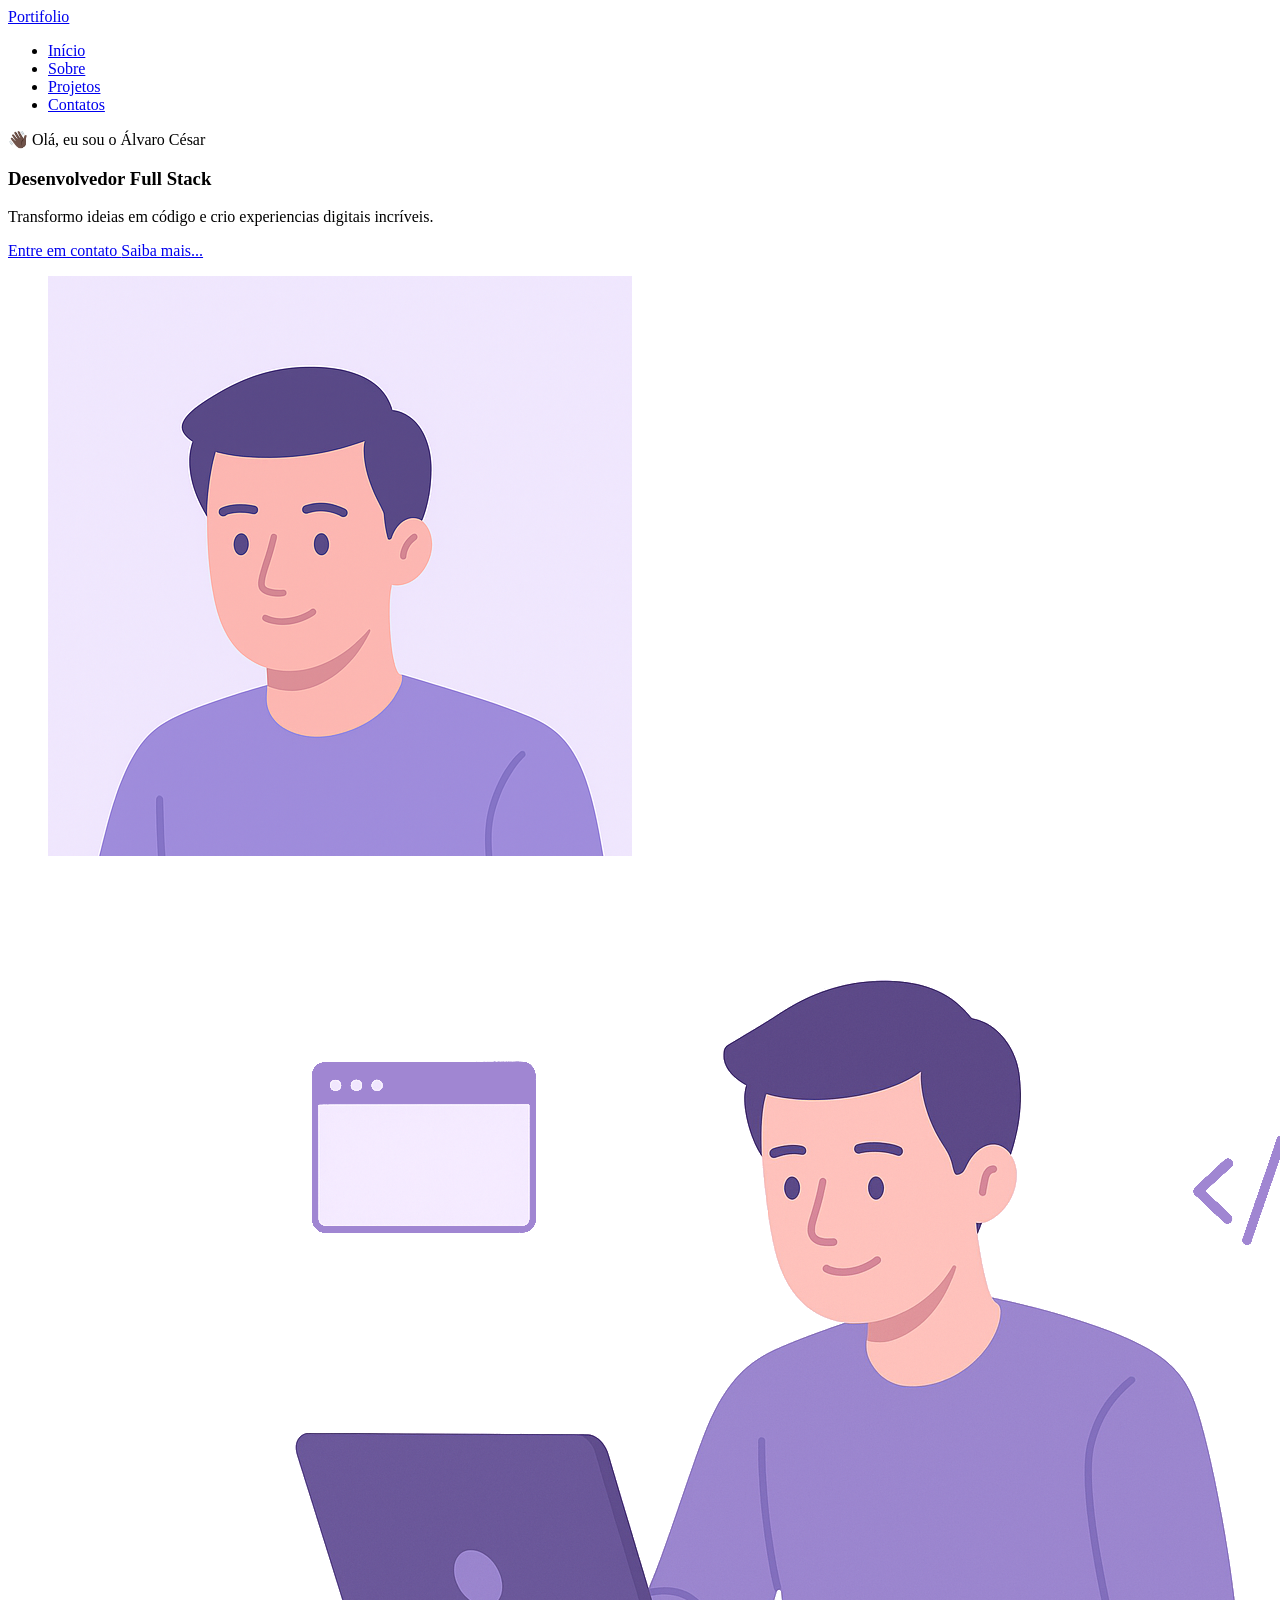
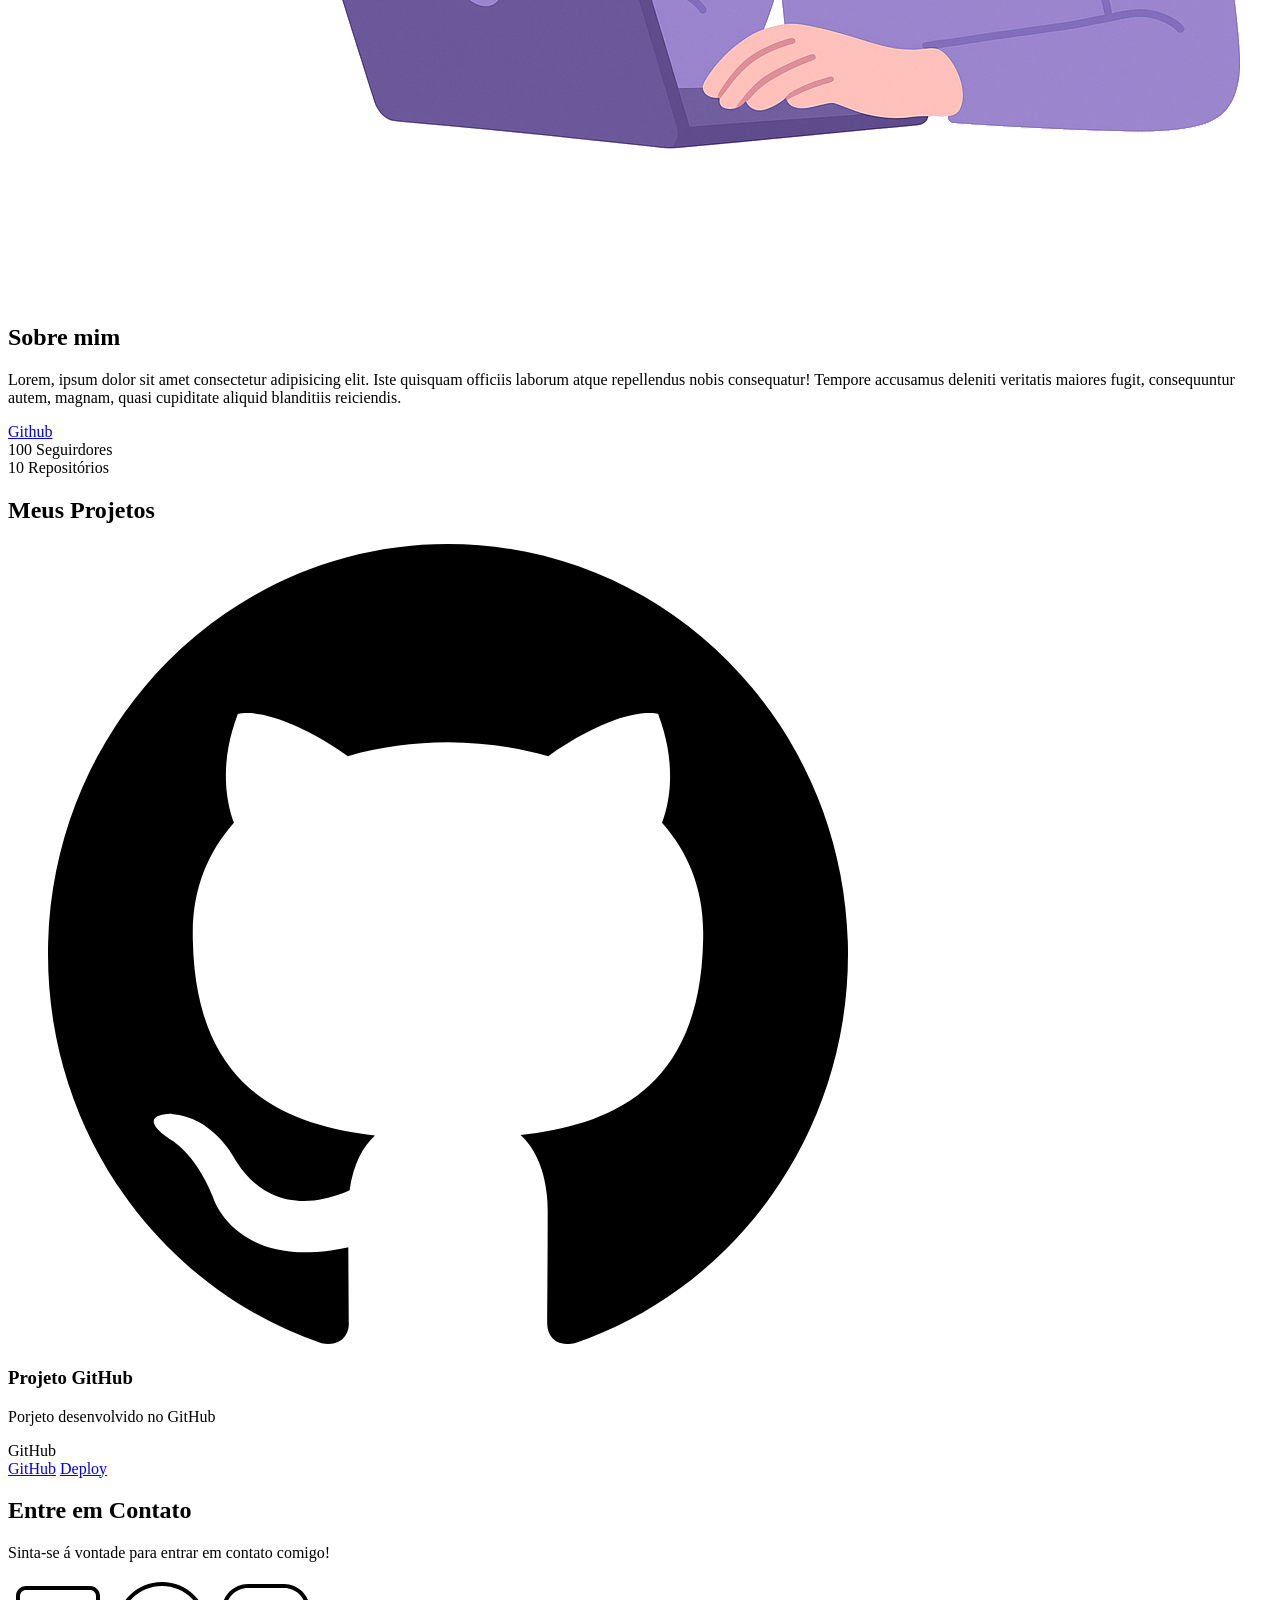
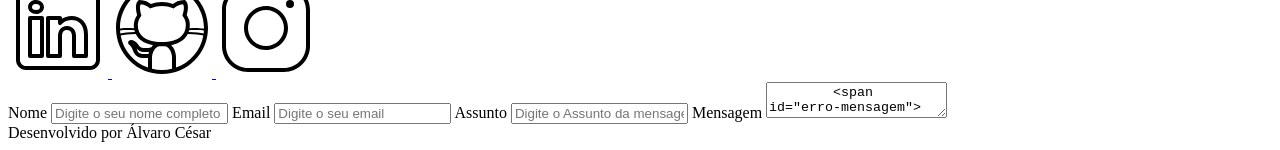
==== index.html @ 07b56715 "✨ New Feature:  Adicionado index.html e página de sucesso ao enviar mensagem de contato." ====
<!doctype html>
<html lang="pt-br">
  <head>
    <meta charset="UTF-8" />
    <meta name="viewport" content="width=device-width, initial-scale=1.0" />
    <meta name="author" contenct="Álvaro C Maximiano" />
    <meta
      name="description"
      content="Portifolio pessoal de Álvaro César
                  desenvolvedor Full Stack especializado em criar experiencias
                  digitais incríveis. Conheça meus projetos e entre em contato. "
    />
    <meta name="robots" content="index, follow " />

    <link rel="icon" type="image/svg+xml" href="./assets/img/favicon.svg" />

    <title>Meu Portifolio</title>
  </head>
  <body>
    <!-- Cabeçalho da página -->
    <header>
      <!-- Título do cabeçalo -->
      <a href="index.html" id="titulo">Portifolio</a>

      <!-- Menu de navegação -->
      <nav>
        <ul class="menu-list">
          <li><a href="#hero">Início</a></li>
          <li><a href="#about">Sobre</a></li>
          <li><a href="#projects">Projetos</a></li>
          <li><a href="#contact">Contatos</a></li>
        </ul>
      </nav>
    </header>

    <!-- Sessão principal da página -->
    <main>
      <!-- Sessao hero -->
      <section id="hero" class="section-container hero-container">
        <article id="hero-content">
          <span>👋🏿 Olá, eu sou o Álvaro César </span>
          <h1>Desenvolvedor Full Stack</h1>
          <p>
            Transformo ideias em código e crio experiencias digitais incríveis.
          </p>
          <div class="buttons-container">
            <a href="#contact" class="botao"> Entre em contato </a>
            <a href="#about" class="botao-outline">Saiba mais...</a>
          </div>
        </article>

        <!-- Imagem da Seção Hero -->
        <figure class="hero-image">
          <img
            src="./assets/img/avatar_dev_man.svg"
            alt="Foto do author do site"
            class="float-animation"
          />
        </figure>
      </section>

      <!-- Sessao About -->
      <section id="about" class="section-container about-container">
        <!-- Imagem Seção About -->
        <figure class="about-image">
          <img
            src="./assets/img/foto_dev_man.svg"
            alt="Foto do Pefil do autor"
          />
        </figure>

        <!-- Conteudo da Seção About -->
        <article class="about-content">
          <h2>Sobre mim</h2>
          <p>
            Lorem, ipsum dolor sit amet consectetur adipisicing elit. Iste
            quisquam officiis laborum atque repellendus nobis consequatur!
            Tempore accusamus deleniti veritatis maiores fugit, consequuntur
            autem, magnam, quasi cupiditate aliquid blanditiis reiciendis.
          </p>
          <!-- Links (Gihub + Curriculo) e Dados do Github -->
          <div class="about-buttons-data">
             <div class="buttons-container">
            <a href="#" target="_blank" class="botao">Github</a>
            <a href="#" target="_blank" class="botao-outline"></a>
            </div>
             <div class="data-container">
                <div class="data-item">
                <span class="data-number">100</span>
                <span class="data-label">Seguirdores</span> </div>
                 <div class="data-item">
                <span class="data-number">10</span>
                <span class="data-label">Repositórios</span>
            </div>
          </div>
            </div>
        </article>
      </section>

      <!-- Sessao Projects -->
      <section
        id="projects"
        class="section-container projects-container"
      >
      <h2>Meus Projetos</h2>

      <!-- Swiper Container -->
       <div class="swiper project-swiper">
        <div class="swiper-wrapper">
            <div class="swipper-slide">
                <article class="project-card">

                    <!-- Icone da Tecnologia padrão do projeto -->
                    <figure class="project-image">
                        <img src="./assets/icons/languages/github.svg" alt="Icone do GitHub">
                    </figure>

                    <!-- Conteúdo do Projeto -->
                     <div class="project-content">
                      
                        <h3>Projeto GitHub</h3>
                        <p>Porjeto desenvolvido no GitHub</p>

                        <div class="project-tags">
                            <span class="tag">GitHub</span>
                        </div>

                        <!-- Links do Projeto -->
                         <div class="project-buttons">
                            <a href="#" target="_blank" class="botao botao-sm">GitHub</a>
                            <a href="#" target="_blank" class="botao-outline botao-sm">Deploy</a>
                         </div>
                     </div>
                     </div>
                </article>

            </div>

        </div>
        <!-- Botões de Navegação -->
         <div class="swiper-button-next"></div>
         <div class="swipper-button-prev"></div>

         <!-- Paginação -->
          <div class="swiper-pagination"></div>
       </div>
    </section>

      <!-- Sessão Contact -->
      <section
        id="contact"
        class="section-container contact-container"
      >
    <article class="contact-info">
        <h2>Entre em Contato</h2>
        <p>Sinta-se á vontade para entrar em contato comigo! </p>
        <div class="">
            <a href="#" target="_blank" class="social-icon" aria-label="Linkedin">
                <img src="./assets/icons/social/linkedin.svg" alt="Link para o LinkedIn">
                </a>
                <a href="#" target="_blank" class="social-icon" aria-label="Github">
                <img src="./assets/icons/social/github.svg" alt="Link para o Github">
                </a>
                <a href="#" target="_blank" class="social-icon" aria-label="Instagram">
                <img src="./assets/icons/social/instagram.svg" alt="Link para o Instagram">
                </a>
        </div>
    </article>

    <!-- Formulário de Contato -->
     <form id="formulario">
        <label for="nome">
            Nome
        </label>
        <input id="nome" name="nome" type="text" placeholder="Digite o seu nome completo">
        <span id="erro-nome"></span>

        <label for="email">
            Email
        </label>
        <input id="email" name="email" type="text" placeholder="Digite o seu email">
        <span id="erro-email"></span>

        <label for="assunto">
            Assunto
        </label>
        <input id="assunto" name="assunto" type="text" placeholder="Digite o Assunto da mensagem">
        <span id="erro-assunto"></span>

        <label for="mensagem">Mensagem</label>
        <textarea name="mensagem" id="mensagem" placeholder="Digite a sua mensagem">
        <span id="erro-mensagem"></span>

        <button class="botao" type="submit">Enviar Mensagem </button>
        </textarea>
     </form>
    </section>
    </main>

    <!-- Rodapé da página -->
    <footer>
        Desenvolvido por Álvaro César
    </footer>
  </body>
</html>
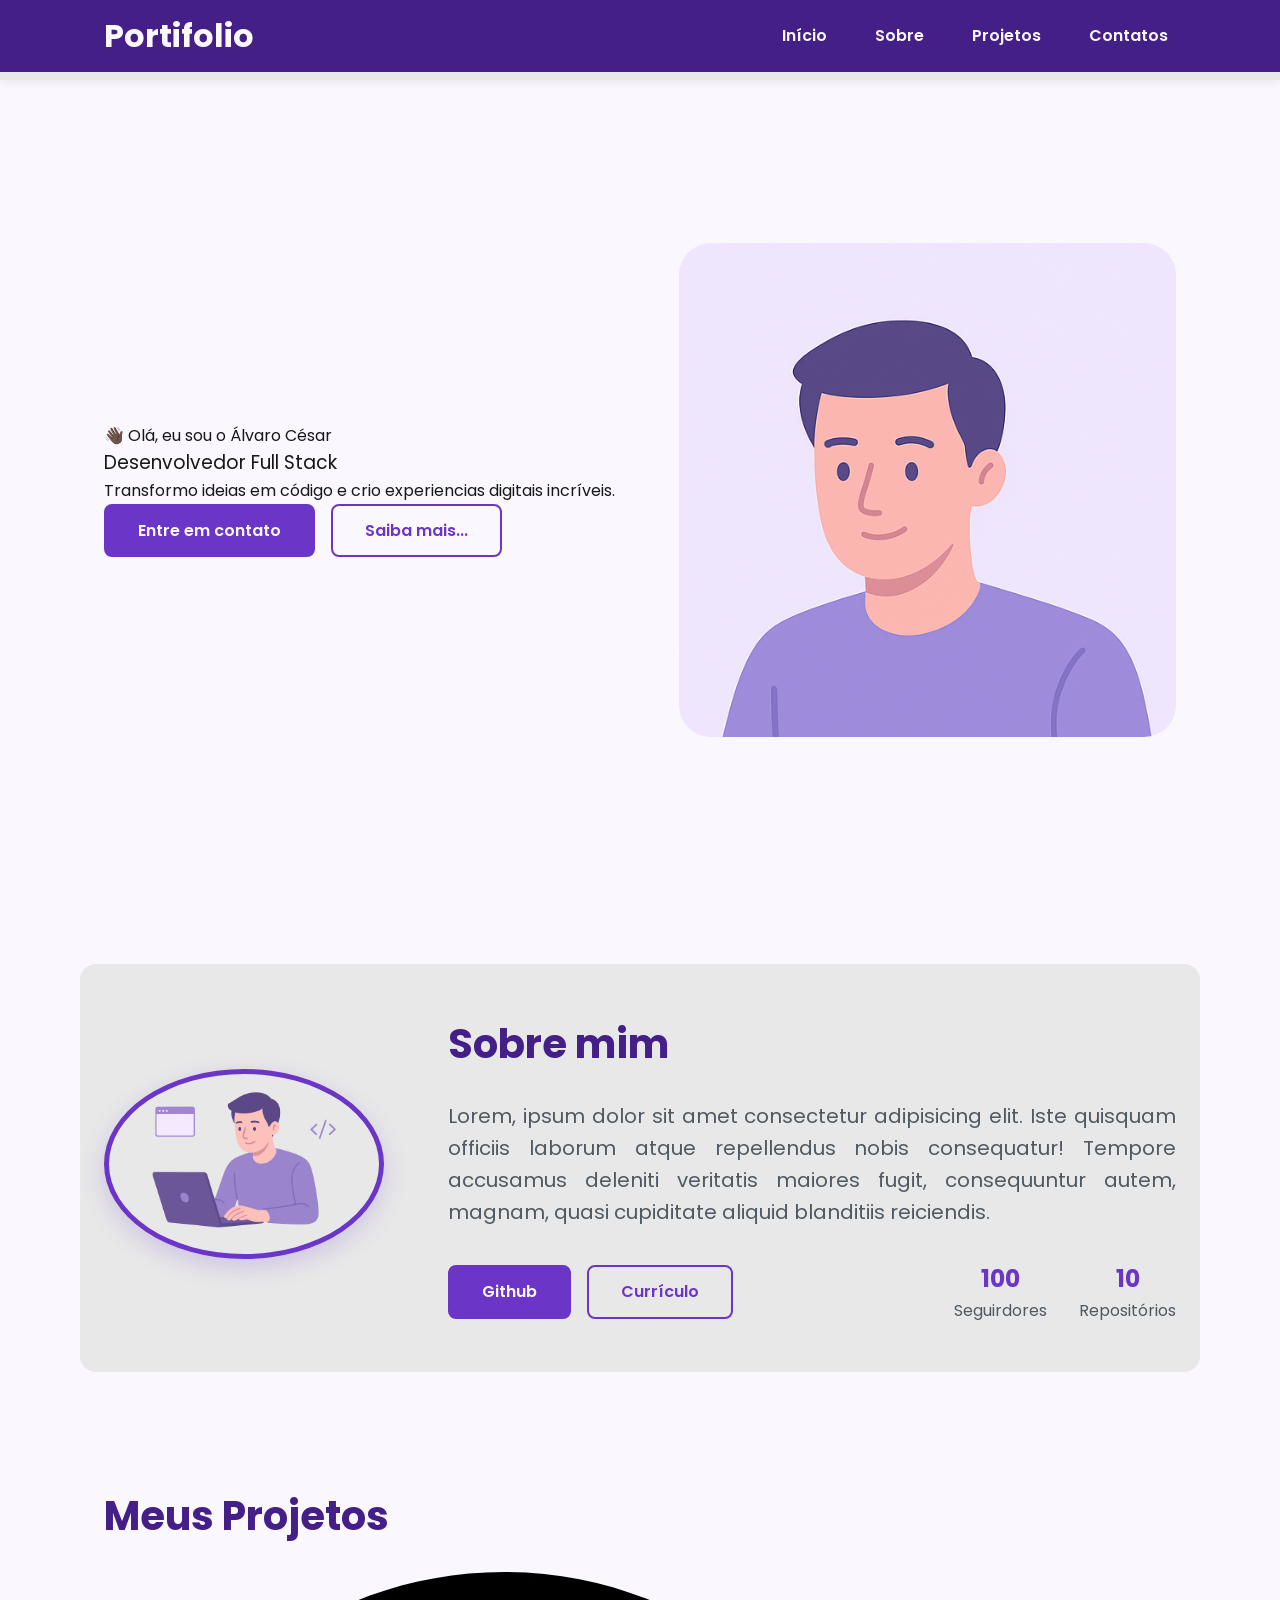
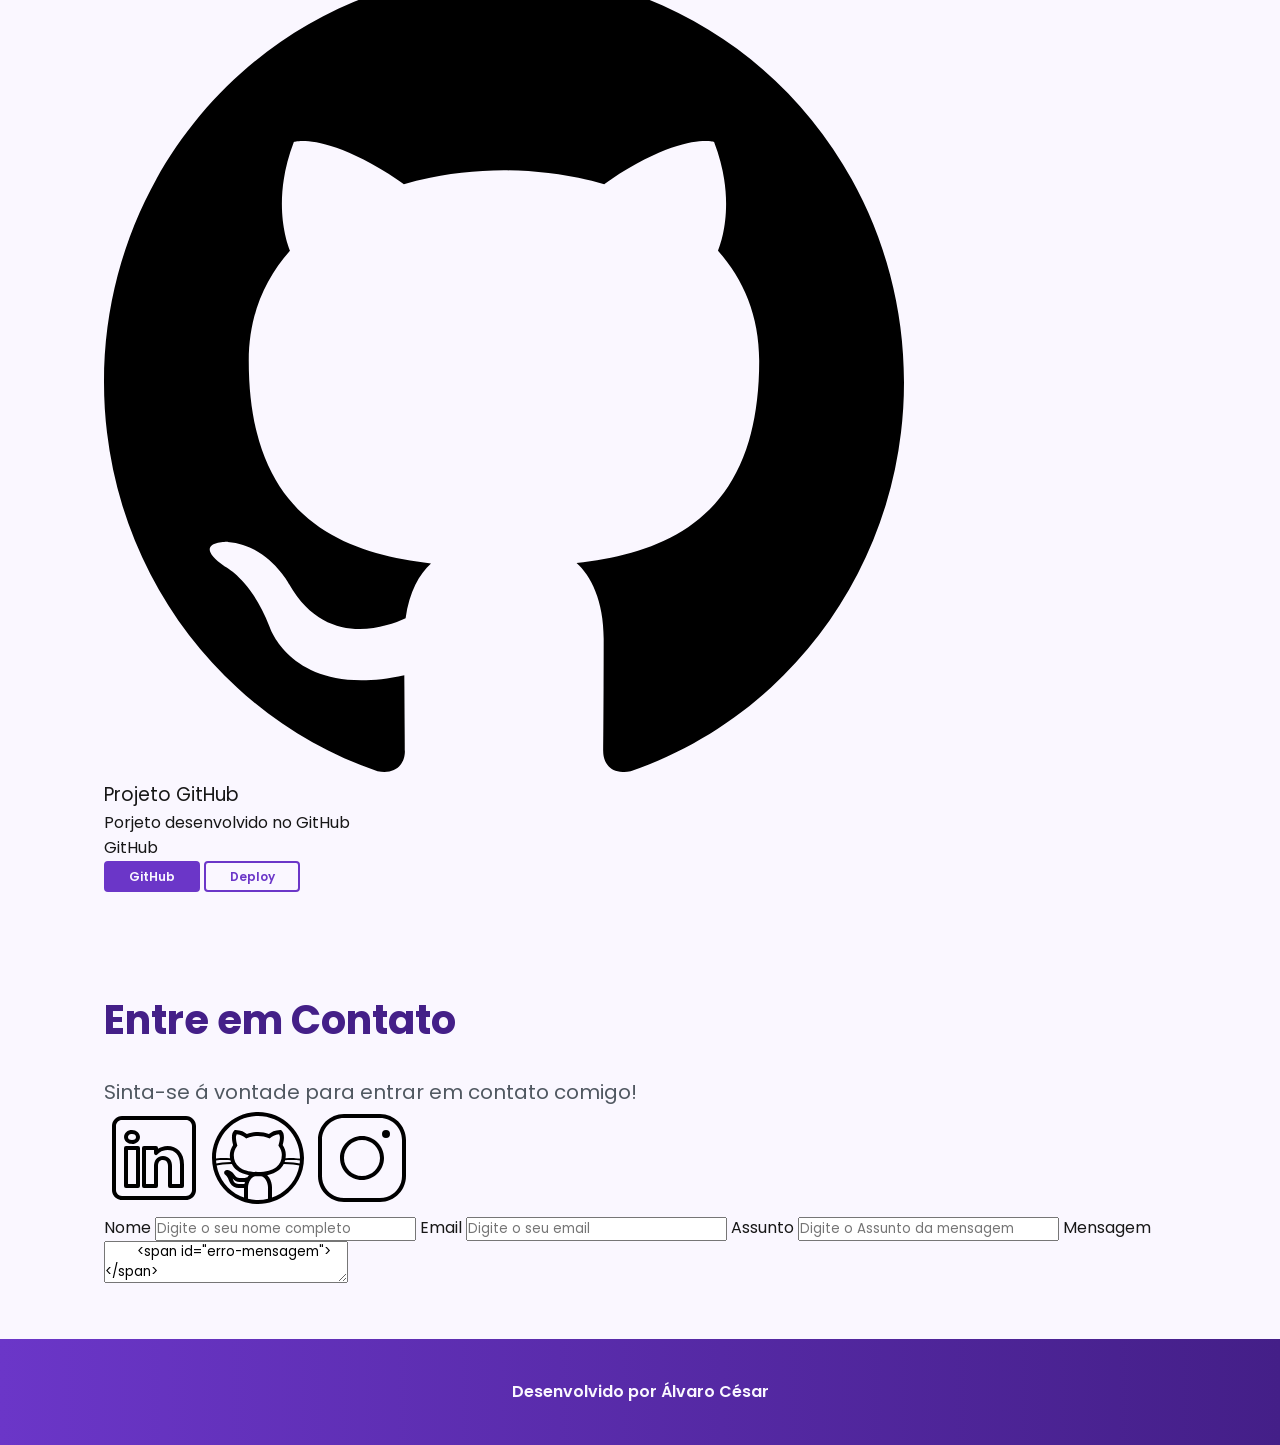
==== commit 2eafe04d: "✨ New Feature: Adicionado estilização da pagina principal e da página sucess.." ====
--- a/index.html
+++ b/index.html
@@ -1,24 +1,32 @@
 <!doctype html>
 <html lang="pt-br">
   <head>
+
+    <!-- Fontes do Google -->
+<link rel="preconnect" href="https://fonts.googleapis.com">
+<link rel="preconnect" href="https://fonts.gstatic.com" crossorigin>
+ 
+    <!-- Fonte do Google - Poppins -->
+<link href="https://fonts.googleapis.com/css2?family=Poppins&display=swap" rel="stylesheet">
+
     <meta charset="UTF-8" />
     <meta name="viewport" content="width=device-width, initial-scale=1.0" />
     <meta name="author" contenct="Álvaro C Maximiano" />
-    <meta
-      name="description"
-      content="Portifolio pessoal de Álvaro César
-                  desenvolvedor Full Stack especializado em criar experiencias
-                  digitais incríveis. Conheça meus projetos e entre em contato. "
-    />
+    <meta     name="description"
+              content="Portifolio pessoal de Álvaro César
+                  desenvolvedor Full Stack especializado em criar experiencias digitais incríveis. Conheça meus projetos e entre em contato. "    />
     <meta name="robots" content="index, follow " />
 
     <link rel="icon" type="image/svg+xml" href="./assets/img/favicon.svg" />
 
-    <title>Meu Portifolio</title>
+    <link rel="stylesheet" href="./assets/css/style.css">
+
+    <title>Portifolio De Álvaro César</title>
   </head>
   <body>
     <!-- Cabeçalho da página -->
     <header>
+      <div class="menu-content">
       <!-- Título do cabeçalo -->
       <a href="index.html" id="titulo">Portifolio</a>
 
@@ -31,6 +39,7 @@
           <li><a href="#contact">Contatos</a></li>
         </ul>
       </nav>
+      </div>
     </header>
 
     <!-- Sessão principal da página -->
@@ -82,7 +91,7 @@
           <div class="about-buttons-data">
              <div class="buttons-container">
             <a href="#" target="_blank" class="botao">Github</a>
-            <a href="#" target="_blank" class="botao-outline"></a>
+            <a href="#" target="_blank" class="botao-outline">Currículo</a>
             </div>
              <div class="data-container">
                 <div class="data-item">
--- a/assets/css/style.css
+++ b/assets/css/style.css
@@ -0,0 +1,406 @@
+/* Reset do Navegador */
+* {
+  margin: 0;
+  padding: 0;
+  box-sizing: border-box;
+  font-family: 'Poppins', sans-serif;
+  font-weight: 400;
+  text-decoration: none;
+  outline: none;
+}    
+
+/* Variáveis */
+:root {
+    /* Paleta de Cores - Purple */
+    --purple-50: #f4eaff;
+    --purple-100: #e9dcfa;
+    --purple-200: #cdb3f0;
+    --purple-300: #b186e5;
+    --purple-400: #9460db;
+    --purple-500: #6b36c8;
+    --purple-600: #5b2ca0;
+    --purple-700: #4c2177;
+    --purple-800: #441f88;
+    --purple-900: #2a0e4d;
+    --purple-950: #1a0730;
+
+    /* Cores Neutras */
+    --gray-200: #e8e8e8;
+    --gray-400: #505861;
+    --black: #171717;
+    --white: #FAF7FF;
+
+    /* Cores de Estado */
+    --error: #e63946;
+
+    /* Sombras */
+    --shadow-sm: 0 0.25rem 0.5rem rgba(0, 0, 0, 0.05);
+    --shadow-md: 0 0.25rem 0.75rem rgba(107, 54, 200, 0.3);
+    --shadow-lg: 0 0.5rem 1.5rem rgba(107, 54, 200, 0.2);
+
+    /* Espaçamentos */
+    --spacing-xs: 0.5rem;
+    --spacing-sm: 1rem;
+    --spacing-md: 1.5rem;
+    --spacing-lg: 2rem;
+    --spacing-xl: 3rem;
+    --spacing-2xl: 4rem;
+
+    /* Tamanhos de Fonte */
+    --text-sm: 0.75rem;
+    --text-base: 1rem;
+    --text-lg: 1.25rem;
+    --text-xl: 1.5rem;
+    --text-2xl: 2rem;
+    --text-3xl: 2.5rem;
+
+    /* Border Radius */
+    --radius-sm: 0.25rem;
+    --radius-md: 0.5rem;
+    --radius-lg: 1rem;
+    --radius-xl: 2rem;
+    --radius-full: 50%;
+
+    /* Animação Padrão */
+    --transition-default: all 0.3s ease;
+}
+
+/* Configurações Básicas */
+
+html {
+  scroll-behavior: smooth;
+}
+
+body {
+  display: flex;
+  flex-direction: column;
+  min-height: 100vh;
+  background-color: var(--white);
+  line-height: 1.6;
+  color: var(--black);
+}
+
+main {
+  flex: 1;
+}
+
+/* Seções - Base Comum */
+
+.section-container {
+  max-width: 70rem;
+  margin: 0 auto;
+  padding: var(--spacing-xl) var(--spacing-md);
+  scroll-margin-top: 6rem;
+}
+
+/* Botões */
+
+.buttons-container {
+  display: flex;
+  gap: var(--spacing-sm);
+}
+
+.botao,
+.botao-outline {
+  display: inline-block;
+  padding: 0.75rem 2rem;
+  border: 0.15rem solid transparent;
+  border-radius: var(--radius-md);
+  font-size: var(--text-base);
+  font-weight: 600;
+  text-align: center;
+  cursor: pointer;
+  transition: var(--transition-default);
+}
+
+.botao {
+  border-color: var(--purple-500);
+  background-color: var(--purple-500);
+  color: var(--white);
+}
+
+.botao:hover {
+  border-color: var(--purple-800);
+  background-color: var(--purple-800);
+  box-shadow: var(--shadow-md);
+  transform: translateY(-0.25rem);
+}
+
+.botao-outline {
+  border-color: var(--purple-500);
+  background-color: transparent;
+  color: var(--purple-500);
+}
+
+.botao-outline:hover {
+  border-color: var(--purple-500);
+  background-color: var(--purple-500);
+  color: var(--white);
+  transform: translateY(-0.25rem);
+}
+
+/* Botões pequenos - Card Projetos */
+
+.botao.botao-sm,
+.botao-outline.botao-sm {
+  min-width: 6rem;
+  padding: 0.25rem var(--spacing-sm);
+  border-width: 0.125rem;
+  border-radius: 0.25rem;
+  font-size: var(--text-sm);
+}
+
+/* Seção Header - Cabeçalho e Menu */
+
+header {
+  position: sticky;
+  top: 0;
+  z-index: 1000;
+  width: 100%;
+  height: 5rem;
+  border-bottom: var(--spacing-xs) solid var(--gray-200);
+  box-shadow: var(--shadow-sm);
+  background-color: var(--purple-800);
+}
+
+header a {
+  font-weight: 600;
+  color: var(--white);
+  transition: color 0.3s ease;
+}
+
+header a:hover {
+  color: var(--purple-100);
+}
+
+#titulo {
+  font-size: var(--text-2xl);
+  font-weight: 700;
+}
+
+.menu-content {
+  display: flex;
+  justify-content: space-between;
+  align-items: center;
+  max-width: 70rem;
+  height: 100%;
+  margin: 0 auto;
+  padding: 0 var(--spacing-md);
+}
+
+.menu-list {
+  display: flex;
+  gap: var(--spacing-lg);
+  list-style: none;
+}
+
+.menu-list a {
+  padding: var(--spacing-xs);
+}
+
+/* Seção Hero */
+
+.hero-container {
+  display: flex;
+  align-items: center;
+  gap: var(--spacing-2xl);
+  min-height: calc(100vh - 5rem);
+}
+
+.hero-content {
+  display: flex;
+  flex: 1;
+  flex-direction: column;
+  gap: var(--spacing-md);
+
+}
+
+.hero-content span {
+  font-size: var(--text-xl);
+  font-weight: 700;
+}
+
+.hero-content h1 {
+  font-size: var(--text-3xl);
+  font-weight: 700;
+}
+
+.hero-content p,
+.about-content p,
+.contact-info p {
+  font-size: var(--text-lg);
+  color: var(--gray-400);
+}
+
+.hero-image {
+  display: flex;
+  flex: 1;
+  justify-content: center;
+}
+
+.hero-image img {
+  width: 100%;
+  max-width: 100%;
+  border-radius: var(--radius-xl);
+}
+
+/* Animação Flutuante */
+@keyframes float {
+  
+  0%,
+  100% {
+    transform: translateY(0);
+  }
+
+  50% {
+    transform: translateY(-1.25rem);
+  }
+
+}
+
+/* Usa animação */
+.float-animation {
+  animation: float 3s ease-in-out infinite;
+}
+
+/* About */
+
+.about-container {
+    display: flex;
+    align-items: center;
+    gap: var(--spacing-2xl);
+    margin: var(--spacing-2xl) auto;
+    border-radius: var(--radius-lg);
+    background-color: var(--gray-200);
+}
+
+.about-image {
+    flex: 0 0 17.5rem;
+}
+
+.about-image img {
+    width: 100%;
+    border: 0.35rem solid var(--purple-500);
+    border-radius: var(--radius-full);
+    box-shadow: var(--shadow-lg);
+}
+
+.about-content h2,
+.projects-container h2,
+.contact-info h2 {
+    margin-bottom: var(--spacing-md);
+    font-size: var(--text-3xl);
+    font-weight: 700;
+    color: var(--purple-800);
+}
+
+.about-content p {
+    margin-bottom: var(--spacing-sm);
+    text-align: justify;
+}
+
+.about-buttons-data {
+    display: flex;
+    justify-content: space-between;
+    align-items: center;
+    gap: var(--spacing-lg);
+    margin-top: var(--spacing-lg);
+}
+
+.about-buttons-data .botao {
+    margin-right: auto;
+}
+
+.data-container {
+    display: flex;
+    gap: var(--spacing-lg);
+    margin-top: 0;
+}
+
+.data-item {
+    display: flex;
+    flex-direction: column;
+    align-items: center;
+}
+
+.data-number {
+    font-size: var(--text-xl);
+    font-weight: 700;
+    text-align: center;
+    color: var(--purple-500);
+}
+
+.data-label {
+    font-size: var(--text-base);
+    text-align: center;
+    color: var(--gray-400);
+}
+
+/* Projects */
+
+
+
+/* Footer */
+
+footer {
+    padding: 2.5rem;
+    background: linear-gradient(to right, var(--purple-500), var(--purple-800));
+    font-weight: 600;
+    text-align: center;
+    color: var(--white);
+}
+
+/* Página Success */
+
+.success-container {
+    display: flex;
+    flex-direction: column;
+    justify-content: center;
+    align-items: center;
+    width: 100%;
+    min-height: calc(100vh - 12.5rem);
+    padding: var(--spacing-xl) var(--spacing-md);
+}
+
+.success-content {
+    display: flex;
+    flex-direction: column;
+    align-items: center;
+    gap: var(--spacing-md);
+    max-width: 37.5rem;
+    text-align: center;
+}
+
+.success-content h1 {
+    font-size: var(--text-3xl);
+    font-weight: 700;
+    color: var(--purple-800);
+}
+
+.success-content h2 {
+    font-size: var(--text-lg);
+    color: var(--gray-400);
+}
+
+.success-icon {
+    display: flex;
+    align-items: center;
+    justify-content: center;
+    width: 7.5rem;
+    height: 7.5rem;
+    border-radius: var(--radius-full);
+    background-color: var(--purple-100);
+}
+
+.success-icon img {
+    width: 6rem;
+    height: 6rem;
+    filter: brightness(0) 
+            saturate(100%) 
+            invert(11%) 
+            sepia(69%) 
+            saturate(3759%) 
+            hue-rotate(256deg) 
+            brightness(101%) 
+            contrast(96%);
+}
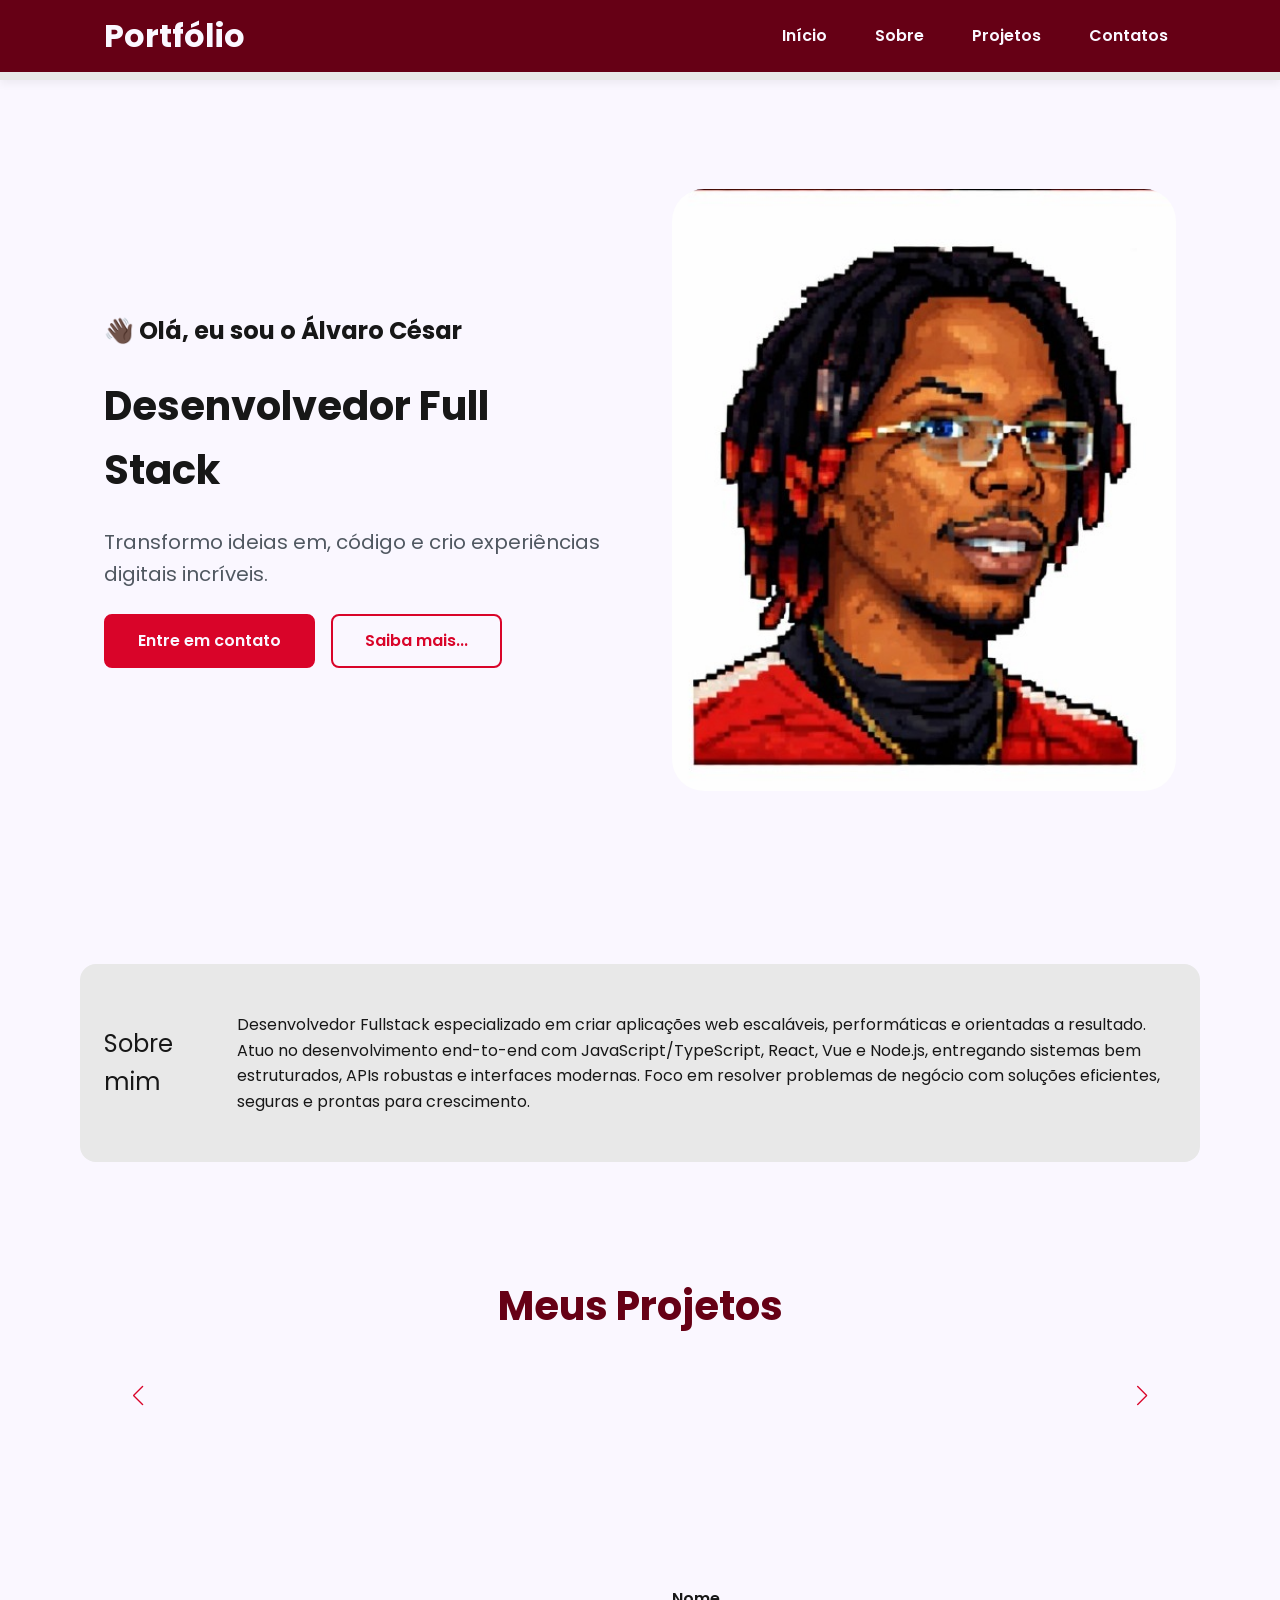
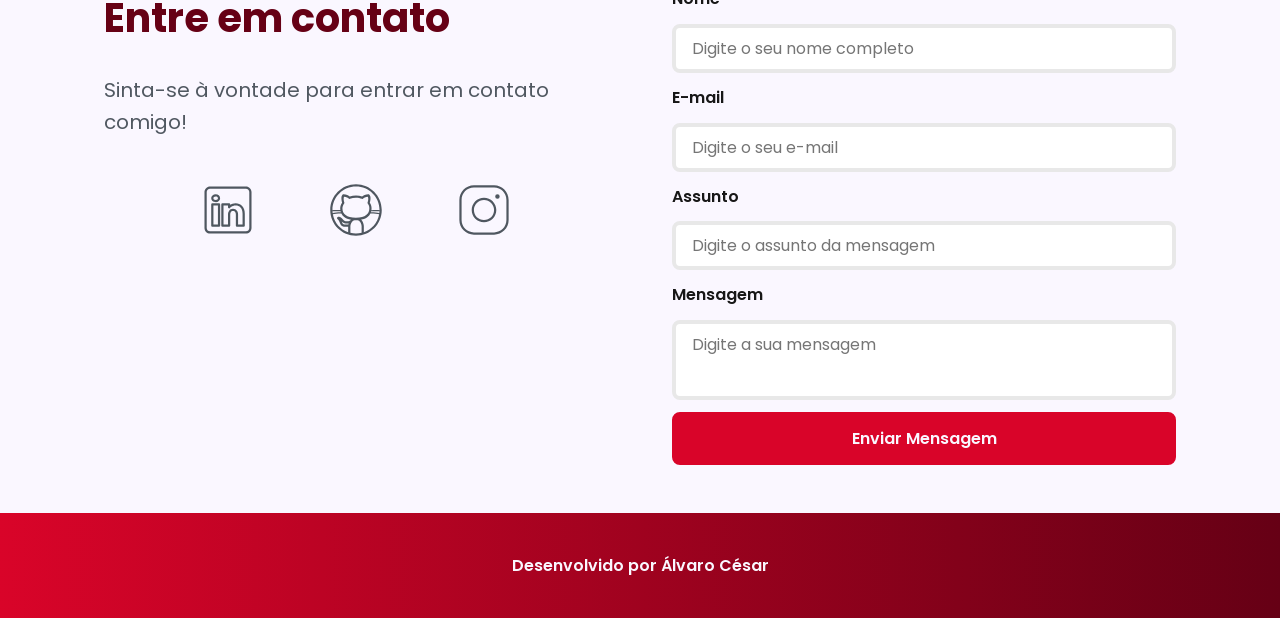
==== commit 78b545c5: "✨ New Feature:  Adicionado scripts de navegação de página com JS, adicionado script  swiper, corrigi" ====
--- a/index.html
+++ b/index.html
@@ -1,25 +1,34 @@
 <!doctype html>
 <html lang="pt-br">
   <head>
-
     <!-- Fontes do Google -->
-<link rel="preconnect" href="https://fonts.googleapis.com">
-<link rel="preconnect" href="https://fonts.gstatic.com" crossorigin>
- 
+    <link rel="preconnect" href="https://fonts.googleapis.com" />
+    <link rel="preconnect" href="https://fonts.gstatic.com" crossorigin />
+
     <!-- Fonte do Google - Poppins -->
-<link href="https://fonts.googleapis.com/css2?family=Poppins&display=swap" rel="stylesheet">
+    <link
+      href="https://fonts.googleapis.com/css2?family=Poppins&display=swap"
+      rel="stylesheet"
+    />
 
     <meta charset="UTF-8" />
     <meta name="viewport" content="width=device-width, initial-scale=1.0" />
     <meta name="author" contenct="Álvaro C Maximiano" />
-    <meta     name="description"
-              content="Portifolio pessoal de Álvaro César
-                  desenvolvedor Full Stack especializado em criar experiencias digitais incríveis. Conheça meus projetos e entre em contato. "    />
+    <meta
+      name="description"
+      content="Portifolio pessoal de Álvaro César
+                  desenvolvedor Full Stack especializado em criar experiencias digitais incríveis. Conheça meus projetos e entre em contato. "
+    />
     <meta name="robots" content="index, follow " />
 
     <link rel="icon" type="image/svg+xml" href="./assets/img/favicon.svg" />
 
-    <link rel="stylesheet" href="./assets/css/style.css">
+    <link
+      rel="stylesheet"
+      href="https://cdn.jsdelivr.net/npm/swiper@11/swiper-bundle.min.css"
+    />
+
+    <link rel="stylesheet" href="./assets/css/style.css" />
 
     <title>Portifolio De Álvaro César</title>
   </head>
@@ -27,33 +36,35 @@
     <!-- Cabeçalho da página -->
     <header>
       <div class="menu-content">
-      <!-- Título do cabeçalo -->
-      <a href="index.html" id="titulo">Portifolio</a>
-
-      <!-- Menu de navegação -->
-      <nav>
-        <ul class="menu-list">
-          <li><a href="#hero">Início</a></li>
-          <li><a href="#about">Sobre</a></li>
-          <li><a href="#projects">Projetos</a></li>
-          <li><a href="#contact">Contatos</a></li>
-        </ul>
-      </nav>
+        <!-- Título do Cabeçalho -->
+        <a href="index.html" id="titulo">Portfólio</a>
+
+        <!-- Menu de Navegação -->
+        <nav>
+          <ul class="menu-list">
+            <li><a href="#hero">Início</a></li>
+            <li><a href="#about">Sobre</a></li>
+            <li><a href="#projects">Projetos</a></li>
+            <li><a href="#contact">Contatos</a></li>
+          </ul>
+        </nav>
       </div>
     </header>
 
-    <!-- Sessão principal da página -->
+    <!-- Seção Principal da página -->
     <main>
-      <!-- Sessao hero -->
+      <!-- Seção Hero -->
       <section id="hero" class="section-container hero-container">
-        <article id="hero-content">
-          <span>👋🏿 Olá, eu sou o Álvaro César </span>
+        <!-- Boas Vindas -->
+        <article class="hero-content">
+          <span>👋🏿 Olá, eu sou o Álvaro César</span>
           <h1>Desenvolvedor Full Stack</h1>
           <p>
-            Transformo ideias em código e crio experiencias digitais incríveis.
+            Transformo ideias em, código e crio experiências digitais incríveis.
           </p>
+
           <div class="buttons-container">
-            <a href="#contact" class="botao"> Entre em contato </a>
+            <a href="#contact" class="botao">Entre em contato</a>
             <a href="#about" class="botao-outline">Saiba mais...</a>
           </div>
         </article>
@@ -61,154 +72,144 @@
         <!-- Imagem da Seção Hero -->
         <figure class="hero-image">
           <img
-            src="./assets/img/avatar_dev_man.svg"
-            alt="Foto do author do site"
+            src="./assets/img/ba1315cc-11fd-4438-bfbc-f956a26c4b10.jpg"
+            alt="Foto do autor do site"
             class="float-animation"
           />
         </figure>
       </section>
 
-      <!-- Sessao About -->
+      <!-- Seção About -->
       <section id="about" class="section-container about-container">
-        <!-- Imagem Seção About -->
-        <figure class="about-image">
-          <img
-            src="./assets/img/foto_dev_man.svg"
-            alt="Foto do Pefil do autor"
-          />
-        </figure>
-
-        <!-- Conteudo da Seção About -->
-        <article class="about-content">
-          <h2>Sobre mim</h2>
-          <p>
-            Lorem, ipsum dolor sit amet consectetur adipisicing elit. Iste
-            quisquam officiis laborum atque repellendus nobis consequatur!
-            Tempore accusamus deleniti veritatis maiores fugit, consequuntur
-            autem, magnam, quasi cupiditate aliquid blanditiis reiciendis.
-          </p>
-          <!-- Links (Gihub + Curriculo) e Dados do Github -->
-          <div class="about-buttons-data">
-             <div class="buttons-container">
-            <a href="#" target="_blank" class="botao">Github</a>
-            <a href="#" target="_blank" class="botao-outline">Currículo</a>
-            </div>
-             <div class="data-container">
-                <div class="data-item">
-                <span class="data-number">100</span>
-                <span class="data-label">Seguirdores</span> </div>
-                 <div class="data-item">
-                <span class="data-number">10</span>
-                <span class="data-label">Repositórios</span>
-            </div>
+        <h2>Sobre mim</h2>
+        <p>
+          Desenvolvedor Fullstack especializado em criar aplicações web
+          escaláveis, performáticas e orientadas a resultado. Atuo no
+          desenvolvimento end-to-end com JavaScript/TypeScript, React, Vue e
+          Node.js, entregando sistemas bem estruturados, APIs robustas e
+          interfaces modernas. Foco em resolver problemas de negócio com
+          soluções eficientes, seguras e prontas para crescimento.
+        </p>
+      </section>
+
+      <!-- Seção Projects -->
+      <section id="projects" class="section-container projects-container">
+        <h2>Meus Projetos</h2>
+
+        <!-- Swiper Container -->
+        <div class="swiper projects-swiper">
+          <div class="swiper-wrapper"></div>
+
+          <!-- Botões de Navegação -->
+          <div class="swiper-button-next"></div>
+          <div class="swiper-button-prev"></div>
+
+          <!-- Paginação -->
+          <div class="swiper-pagination"></div>
+        </div>
+      </section>
+
+      <!-- Seção Contact -->
+      <section id="contact" class="section-container contact-container">
+        <!-- Redes Sociais -->
+        <article class="contact-info">
+          <h2>Entre em contato</h2>
+          <p>Sinta-se à vontade para entrar em contato comigo!</p>
+
+          <!-- Links para as Redes Sociais -->
+          <div class="social-container">
+            <a
+              href="#"
+              target="_blank"
+              class="social-icon"
+              aria-label="Linkedin"
+            >
+              <img
+                src="./assets/icons/social/linkedin.svg"
+                alt="Link para o LinkedIn"
+              />
+            </a>
+
+            <a href="#" target="_blank" class="social-icon" aria-label="GitHub">
+              <img
+                src="./assets/icons/social/github.svg"
+                alt="Link para o GitHub"
+              />
+            </a>
+
+            <a
+              href="#"
+              target="_blank"
+              class="social-icon"
+              aria-label="Instagram"
+            >
+              <img
+                src="./assets/icons/social/instagram.svg"
+                alt="Link para o Instagram"
+              />
+            </a>
           </div>
-            </div>
         </article>
-      </section>
-
-      <!-- Sessao Projects -->
-      <section
-        id="projects"
-        class="section-container projects-container"
-      >
-      <h2>Meus Projetos</h2>
-
-      <!-- Swiper Container -->
-       <div class="swiper project-swiper">
-        <div class="swiper-wrapper">
-            <div class="swipper-slide">
-                <article class="project-card">
-
-                    <!-- Icone da Tecnologia padrão do projeto -->
-                    <figure class="project-image">
-                        <img src="./assets/icons/languages/github.svg" alt="Icone do GitHub">
-                    </figure>
-
-                    <!-- Conteúdo do Projeto -->
-                     <div class="project-content">
-                      
-                        <h3>Projeto GitHub</h3>
-                        <p>Porjeto desenvolvido no GitHub</p>
-
-                        <div class="project-tags">
-                            <span class="tag">GitHub</span>
-                        </div>
-
-                        <!-- Links do Projeto -->
-                         <div class="project-buttons">
-                            <a href="#" target="_blank" class="botao botao-sm">GitHub</a>
-                            <a href="#" target="_blank" class="botao-outline botao-sm">Deploy</a>
-                         </div>
-                     </div>
-                     </div>
-                </article>
-
-            </div>
-
-        </div>
-        <!-- Botões de Navegação -->
-         <div class="swiper-button-next"></div>
-         <div class="swipper-button-prev"></div>
-
-         <!-- Paginação -->
-          <div class="swiper-pagination"></div>
-       </div>
-    </section>
-
-      <!-- Sessão Contact -->
-      <section
-        id="contact"
-        class="section-container contact-container"
-      >
-    <article class="contact-info">
-        <h2>Entre em Contato</h2>
-        <p>Sinta-se á vontade para entrar em contato comigo! </p>
-        <div class="">
-            <a href="#" target="_blank" class="social-icon" aria-label="Linkedin">
-                <img src="./assets/icons/social/linkedin.svg" alt="Link para o LinkedIn">
-                </a>
-                <a href="#" target="_blank" class="social-icon" aria-label="Github">
-                <img src="./assets/icons/social/github.svg" alt="Link para o Github">
-                </a>
-                <a href="#" target="_blank" class="social-icon" aria-label="Instagram">
-                <img src="./assets/icons/social/instagram.svg" alt="Link para o Instagram">
-                </a>
-        </div>
-    </article>
-
-    <!-- Formulário de Contato -->
-     <form id="formulario">
-        <label for="nome">
-            Nome
-        </label>
-        <input id="nome" name="nome" type="text" placeholder="Digite o seu nome completo">
-        <span id="erro-nome"></span>
-
-        <label for="email">
-            Email
-        </label>
-        <input id="email" name="email" type="text" placeholder="Digite o seu email">
-        <span id="erro-email"></span>
-
-        <label for="assunto">
-            Assunto
-        </label>
-        <input id="assunto" name="assunto" type="text" placeholder="Digite o Assunto da mensagem">
-        <span id="erro-assunto"></span>
-
-        <label for="mensagem">Mensagem</label>
-        <textarea name="mensagem" id="mensagem" placeholder="Digite a sua mensagem">
-        <span id="erro-mensagem"></span>
-
-        <button class="botao" type="submit">Enviar Mensagem </button>
-        </textarea>
-     </form>
-    </section>
+
+        <!-- Formulário de Contato -->
+        <form
+          id="formulario"
+          action="https://formsubmit.co/7065d88cfa92a310a1da3b7a5effb0c9"
+          method="POST"
+        >
+          <input
+            type="hidden"
+            name="_next"
+            value="http://localhost:5500/success.html"
+          />
+          <input type="hidden" name="_captcha" value="false" />
+
+          <label for="nome">Nome</label>
+          <input
+            id="nome"
+            name="nome"
+            type="text"
+            placeholder="Digite o seu nome completo"
+          />
+          <span id="erro-nome"></span>
+
+          <label for="email">E-mail</label>
+          <input
+            id="email"
+            name="email"
+            type="text"
+            placeholder="Digite o seu e-mail"
+          />
+          <span id="erro-email"></span>
+
+          <label for="assunto">Assunto</label>
+          <input
+            id="assunto"
+            name="assunto"
+            type="text"
+            placeholder="Digite o assunto da mensagem"
+          />
+          <span id="erro-assunto"></span>
+
+          <label for="mensagem">Mensagem</label>
+          <textarea
+            id="mensagem"
+            name="mensagem"
+            placeholder="Digite a sua mensagem"
+          ></textarea>
+          <span id="erro-mensagem"></span>
+
+          <button class="botao" type="submit">Enviar Mensagem</button>
+        </form>
+      </section>
     </main>
 
     <!-- Rodapé da página -->
-    <footer>
-        Desenvolvido por Álvaro César
-    </footer>
+    <footer>Desenvolvido por Álvaro César</footer>
+<!-- SWIPER JS -->
+  <script src="https://cdn.jsdelivr.net/npm/swiper@11/swiper-bundle.min.js"></script>
+
+  <!-- Script JavaScript principal da página -->
+  <script src="./assets/js/script.js"></script>
   </body>
 </html>
--- a/assets/css/style.css
+++ b/assets/css/style.css
@@ -3,66 +3,83 @@
   margin: 0;
   padding: 0;
   box-sizing: border-box;
-  font-family: 'Poppins', sans-serif;
+  font-family: "Poppins", sans-serif;
   font-weight: 400;
   text-decoration: none;
   outline: none;
-}    
+}
 
 /* Variáveis */
 :root {
-    /* Paleta de Cores - Purple */
-    --purple-50: #f4eaff;
-    --purple-100: #e9dcfa;
-    --purple-200: #cdb3f0;
-    --purple-300: #b186e5;
-    --purple-400: #9460db;
-    --purple-500: #6b36c8;
-    --purple-600: #5b2ca0;
-    --purple-700: #4c2177;
-    --purple-800: #441f88;
-    --purple-900: #2a0e4d;
-    --purple-950: #1a0730;
-
-    /* Cores Neutras */
-    --gray-200: #e8e8e8;
-    --gray-400: #505861;
-    --black: #171717;
-    --white: #FAF7FF;
-
-    /* Cores de Estado */
-    --error: #e63946;
-
-    /* Sombras */
-    --shadow-sm: 0 0.25rem 0.5rem rgba(0, 0, 0, 0.05);
-    --shadow-md: 0 0.25rem 0.75rem rgba(107, 54, 200, 0.3);
-    --shadow-lg: 0 0.5rem 1.5rem rgba(107, 54, 200, 0.2);
-
-    /* Espaçamentos */
-    --spacing-xs: 0.5rem;
-    --spacing-sm: 1rem;
-    --spacing-md: 1.5rem;
-    --spacing-lg: 2rem;
-    --spacing-xl: 3rem;
-    --spacing-2xl: 4rem;
-
-    /* Tamanhos de Fonte */
-    --text-sm: 0.75rem;
-    --text-base: 1rem;
-    --text-lg: 1.25rem;
-    --text-xl: 1.5rem;
-    --text-2xl: 2rem;
-    --text-3xl: 2.5rem;
-
-    /* Border Radius */
-    --radius-sm: 0.25rem;
-    --radius-md: 0.5rem;
-    --radius-lg: 1rem;
-    --radius-xl: 2rem;
-    --radius-full: 50%;
-
-    /* Animação Padrão */
-    --transition-default: all 0.3s ease;
+  /* Paleta de Cores - Red (Ferrari) */
+  --red-50: #fff1f1;
+  --red-100: #ffd6d6;
+  --red-200: #ffb3b3;
+  --red-300: #ff8080;
+  --red-400: #ff4d4d;
+  --red-500: #d90429;
+  --red-600: #b00324;
+  --red-700: #8a021c;
+  --red-800: #660015;
+  --red-900: #3d000d;
+  --red-950: #1f0006;
+
+  /* Cores Neutras */
+  --gray-200: #e8e8e8;
+  --gray-400: #505861;
+  --black: #171717;
+  --white: #faf7ff;
+
+  /* Cores de Estado */
+  --error: #e63946;
+
+  /* Sombras */
+  --shadow-sm: 0 0.25rem 0.5rem rgba(0, 0, 0, 0.05);
+  --shadow-md: 0 0.25rem 0.75rem rgba(217, 4, 41, 0.3);
+  --shadow-lg: 0 0.5rem 1.5rem rgba(217, 4, 41, 0.2);
+
+  /* Espaçamentos */
+  --spacing-xs: 0.5rem;
+  --spacing-sm: 1rem;
+  --spacing-md: 1.5rem;
+  --spacing-lg: 2rem;
+  --spacing-xl: 3rem;
+  --spacing-2xl: 4rem;
+
+  /* Tamanhos de Fonte */
+  --text-sm: 0.75rem;
+  --text-base: 1rem;
+  --text-lg: 1.25rem;
+  --text-xl: 1.5rem;
+  --text-2xl: 2rem;
+  --text-3xl: 2.5rem;
+
+  /* Border Radius */
+  --radius-sm: 0.25rem;
+  --radius-md: 0.5rem;
+  --radius-lg: 1rem;
+  --radius-xl: 2rem;
+  --radius-full: 50%;
+
+  /* Animação Padrão */
+  --transition-default: all 0.3s ease;
+}
+
+/* 🌙 DARK MODE (GitHub style) */
+@media (prefers-color-scheme: dark) {
+  :root {
+    --white: #0d1117;
+    --black: #e6edf3;
+    --gray-200: #161b22;
+    --gray-400: #8b949e;
+
+    --red-500: #ff2d55;
+    --red-600: #e0244d;
+    --red-800: #a40e2a;
+
+    --shadow-md: 0 0.25rem 0.75rem rgba(255, 45, 85, 0.15);
+    --shadow-lg: 0 0.5rem 1.5rem rgba(255, 45, 85, 0.12);
+  }
 }
 
 /* Configurações Básicas */
@@ -114,27 +131,27 @@
 }
 
 .botao {
-  border-color: var(--purple-500);
-  background-color: var(--purple-500);
+  border-color: var(--red-500);
+  background-color: var(--red-500);
   color: var(--white);
 }
 
 .botao:hover {
-  border-color: var(--purple-800);
-  background-color: var(--purple-800);
+  border-color: var(--red-800);
+  background-color: var(--red-800);
   box-shadow: var(--shadow-md);
   transform: translateY(-0.25rem);
 }
 
 .botao-outline {
-  border-color: var(--purple-500);
+  border-color: var(--red-500);
   background-color: transparent;
-  color: var(--purple-500);
+  color: var(--red-500);
 }
 
 .botao-outline:hover {
-  border-color: var(--purple-500);
-  background-color: var(--purple-500);
+  border-color: var(--red-500);
+  background-color: var(--red-500);
   color: var(--white);
   transform: translateY(-0.25rem);
 }
@@ -160,7 +177,7 @@
   height: 5rem;
   border-bottom: var(--spacing-xs) solid var(--gray-200);
   box-shadow: var(--shadow-sm);
-  background-color: var(--purple-800);
+  background-color: var(--red-800);
 }
 
 header a {
@@ -170,7 +187,7 @@
 }
 
 header a:hover {
-  color: var(--purple-100);
+  color: var(--red-100);
 }
 
 #titulo {
@@ -212,7 +229,6 @@
   flex: 1;
   flex-direction: column;
   gap: var(--spacing-md);
-
 }
 
 .hero-content span {
@@ -246,7 +262,6 @@
 
 /* Animação Flutuante */
 @keyframes float {
-  
   0%,
   100% {
     transform: translateY(0);
@@ -255,7 +270,6 @@
   50% {
     transform: translateY(-1.25rem);
   }
-
 }
 
 /* Usa animação */
@@ -266,141 +280,609 @@
 /* About */
 
 .about-container {
-    display: flex;
-    align-items: center;
-    gap: var(--spacing-2xl);
-    margin: var(--spacing-2xl) auto;
-    border-radius: var(--radius-lg);
-    background-color: var(--gray-200);
+  display: flex;
+  align-items: center;
+  gap: var(--spacing-2xl);
+  margin: var(--spacing-2xl) auto;
+  border-radius: var(--radius-lg);
+  background-color: var(--gray-200);
 }
 
 .about-image {
-    flex: 0 0 17.5rem;
+  flex: 0 0 17.5rem;
 }
 
 .about-image img {
-    width: 100%;
-    border: 0.35rem solid var(--purple-500);
-    border-radius: var(--radius-full);
-    box-shadow: var(--shadow-lg);
+  width: 100%;
+  border: 0.35rem solid var(--red-500);
+  border-radius: var(--radius-full);
+  box-shadow: var(--shadow-lg);
 }
 
 .about-content h2,
 .projects-container h2,
 .contact-info h2 {
-    margin-bottom: var(--spacing-md);
-    font-size: var(--text-3xl);
-    font-weight: 700;
-    color: var(--purple-800);
+  margin-bottom: var(--spacing-md);
+  font-size: var(--text-3xl);
+  font-weight: 700;
+  color: var(--red-800);
 }
 
 .about-content p {
-    margin-bottom: var(--spacing-sm);
-    text-align: justify;
+  margin-bottom: var(--spacing-sm);
+  text-align: justify;
 }
 
 .about-buttons-data {
-    display: flex;
-    justify-content: space-between;
-    align-items: center;
+  display: flex;
+  justify-content: space-between;
+  align-items: center;
+  gap: var(--spacing-lg);
+  margin-top: var(--spacing-lg);
+}
+
+.about-buttons-data .botao {
+  margin-right: auto;
+}
+
+.data-container {
+  display: flex;
+  gap: var(--spacing-lg);
+  margin-top: 0;
+}
+
+.data-item {
+  display: flex;
+  flex-direction: column;
+  align-items: center;
+}
+
+.data-number {
+  font-size: var(--text-xl);
+  font-weight: 700;
+  text-align: center;
+  color: var(--red-500);
+}
+
+.data-label {
+  font-size: var(--text-base);
+  text-align: center;
+  color: var(--gray-400);
+}
+
+/* Projects */
+.projects-container {
+  scroll-margin-top: 3rem;
+  margin: var(--spacing-2xl) auto;
+  text-align: center;
+}
+
+.projects-swiper {
+  position: relative;
+  width: 100;
+  padding: var(--spacing-sm) var(--spacing-xl) var(--spacing-xl);
+  overflow: hidden;
+}
+
+.project-card {
+  display: flex;
+  flex-direction: column;
+  width: 100%;
+  height: 100%;
+  border: 0.15rem solid var(--gray-200);
+  border-radius: var(--radius-lg);
+  background-color: var(--white);
+  box-shadow: var(--shadow-sm);
+  overflow: hidden;
+  transition: var(--transition --transition-default);
+}
+
+.project-card:hover {
+  box-shadow: var(--shadow-lg);
+}
+
+.project-image {
+  display: flex;
+  align-items: center;
+  justify-content: center;
+  width: 100%;
+  height: 10rem;
+  background-color: linear-gradient(
+    135deg,
+    var(--red-200) 0%,
+    var(--red-400) 100%
+  );
+}
+
+.project-image img {
+  width: 75%;
+  height: 75%;
+  max-width: 7rem;
+  max-height: 7rem;
+  object-fit: contain;
+  transition: transform 0.3s ease;
+}
+
+.project-content {
+  display: flex;
+  flex: 1;
+  flex-direction: column;
+  padding: var(--spacing-md);
+  text-align: left;
+}
+
+.project-content h3 {
+  margin-bottom: 0.75rem;
+  font-size: var(--text-lg);
+  font-weight: 700;
+}
+.project-content p {
+  margin-bottom: var(--spacing-sm);
+  font-size: var(--text-base);
+  color: var(--gray-400);
+}
+
+.project-tags {
+  display: flex;
+  flex-wrap: wrap;
+  gap: var(--spacing-xs);
+}
+
+.tag {
+  padding: 0.375rem 0.75rem;
+  border-radius: var(--radius-sm);
+  background-color: var(--red-100);
+  font-size: var(--text-sm);
+  font-weight: 600;
+  color: var(--red-800);
+}
+
+.project-buttons {
+  display: flex;
+  justify-content: center;
+  align-items: center;
+  gap: 0.75rem;
+  margin-top: var(--spacing-sm);
+}
+.swiper-wrapper {
+  align-items: stretch;
+}
+
+.swiper-slide {
+  display: flex;
+  height: auto;
+}
+
+/* Botões do Swiper (navegação) */
+.swiper-button-next,
+.swiper-button-prev {
+  width: 3rem;
+  height: 3rem;
+}
+
+.swiper-button-next:after,
+.swiper-button-prev:after {
+  font-size: var(--text-lg);
+  color: var(--red-500);
+}
+
+.swiper-button-next:hover:after,
+.swiper-button-prev:hover:after {
+  color: var(--red-800);
+}
+
+/* Indicadores de paginação */
+.swiper-pagination-bullet {
+  width: 0.75rem;
+  height: 0.75rem;
+  background-color: var(--gray-200);
+  opacity: 1;
+}
+
+.swiper-pagination-bullet-active {
+  width: var(--spacing-lg);
+  border-radius: var(--radius-sm);
+  background-color: var(--red-500);
+}
+
+.contact-container {
+  display: grid;
+  grid-template-columns: 1fr 1fr;
+  gap: var(--spacing-2xl);
+}
+
+.contact-info h2 {
+  margin-bottom: var(--spacing-md);
+}
+.contact-info p {
+  margin-bottom: var(--spacing-lg);
+}
+
+.social-container {
+  display: flex;
+  justify-content: center;
+  gap: var(--spacing-xl);
+  color: var(--white);
+}
+
+.social-icon {
+  width: 5rem;
+  height: 5rem;
+  padding: 0.75rem;
+  border-radius: var(--radius-md);
+  transition: var(--transition-default);
+}
+
+.social-icon img {
+  width: 100%;
+  filter: brightness(0) saturate(100%);
+  transition: filter 0.3s ease;
+  filter: brightness(0) saturate(100%) invert(32%) sepia(10%) saturate(550%)
+    hue-rotate(171deg) brightness(98%) contrast(90%);
+}
+
+.social-icon img:hover {
+  filter: brightness(0) saturate(100%) invert(10%) sepia(67%) saturate(7336%)
+    hue-rotate(346deg) brightness(103%) contrast(99%);
+}
+
+/* Formulário de Contato */
+
+form {
+  display: flex;
+  flex-direction: column;
+  gap: 0.75rem;
+}
+
+form label {
+  font-size: var(--text-base);
+  font-weight: 600;
+}
+
+form input,
+form textarea {
+  width: 100%;
+  padding: 0.5rem var(--spacing-sm);
+  border: 0.25rem solid var(--gray-200);
+  border-radius: var(--radius-md);
+  font-family: inherit;
+  font-size: var(--text-base);
+  transition: border-color 0.3s ease;
+}
+
+form input:focus,
+form textarea:focus {
+  border-color: var(--red-500);
+  outline: none;
+}
+
+form textarea {
+  min-height: 5rem;
+  resize: none;
+}
+
+form span {
+  margin-top: -0.75rem;
+  font-size: var(--text-sm);
+  color: var(--error);
+}
+/* Footer */
+
+footer {
+  padding: 2.5rem;
+  background: linear-gradient(to right, var(--red-500), var(--red-800));
+  font-weight: 600;
+  text-align: center;
+  color: var(--white);
+}
+
+/* Página Success */
+
+.success-container {
+  display: flex;
+  flex-direction: column;
+  justify-content: center;
+  align-items: center;
+  width: 100%;
+  min-height: calc(100vh - 12.5rem);
+  padding: var(--spacing-xl) var(--spacing-md);
+}
+
+.success-content {
+  display: flex;
+  flex-direction: column;
+  align-items: center;
+  gap: var(--spacing-md);
+  max-width: 37.5rem;
+  text-align: center;
+}
+
+.success-content h1 {
+  font-size: var(--text-3xl);
+  font-weight: 700;
+  color: var(--red-800);
+}
+
+.success-content h2 {
+  font-size: var(--text-lg);
+  color: var(--gray-400);
+}
+
+.success-icon {
+  display: flex;
+  align-items: center;
+  justify-content: center;
+  width: 7.5rem;
+  height: 7.5rem;
+  border-radius: var(--radius-full);
+  background-color: var(--gray-200);
+}
+
+.success-icon img {
+  width: 6rem;
+  height: 6rem;
+  filter: brightness(0) saturate(100%) invert(68%) sepia(22%) saturate(3705%)
+    hue-rotate(63deg) brightness(100%) contrast(97%);
+}
+.success-content .botao {
+  width: 100%;
+  max-width: 20rem;
+  padding: 0.75rem var(--spacing-lg);
+}
+
+/* Responsividade - Tablet */
+@media screen and (max-width: 1024px) {
+   .section-container {
+    max-width: 90%;
+    padding: var(--spacing-lg) var(--spacing-md);
+  }
+
+  /* HEADER */
+  #titulo {
+    font-size: var(--text-xl);
+  }
+
+  .menu-list {
+    gap: var(--spacing-md);
+  }
+
+  /* HERO */
+  .hero-container {
     gap: var(--spacing-lg);
-    margin-top: var(--spacing-lg);
-}
-
-.about-buttons-data .botao {
-    margin-right: auto;
-}
-
-.data-container {
-    display: flex;
+    min-height: auto;
+  }
+
+  .hero-content h1 {
+    font-size: var(--text-2xl);
+  }
+
+  .hero-content span {
+    font-size: var(--text-lg);
+  }
+
+  .hero-content p {
+    font-size: var(--text-base);
+  }
+
+  .hero-image img {
+    max-width: 25rem;
+  }
+
+  /* ABOUT */
+  .about-container {
     gap: var(--spacing-lg);
-    margin-top: 0;
-}
-
-.data-item {
-    display: flex;
-    flex-direction: column;
-    align-items: center;
-}
-
-.data-number {
-    font-size: var(--text-xl);
-    font-weight: 700;
-    text-align: center;
-    color: var(--purple-500);
-}
-
-.data-label {
-    font-size: var(--text-base);
-    text-align: center;
-    color: var(--gray-400);
-}
-
-/* Projects */
-
-
-
-/* Footer */
-
-footer {
-    padding: 2.5rem;
-    background: linear-gradient(to right, var(--purple-500), var(--purple-800));
-    font-weight: 600;
-    text-align: center;
-    color: var(--white);
-}
-
-/* Página Success */
-
-.success-container {
-    display: flex;
-    flex-direction: column;
-    justify-content: center;
-    align-items: center;
-    width: 100%;
-    min-height: calc(100vh - 12.5rem);
-    padding: var(--spacing-xl) var(--spacing-md);
-}
-
-.success-content {
-    display: flex;
-    flex-direction: column;
-    align-items: center;
+    padding: var(--spacing-lg);
+  }
+
+  .about-image {
+    flex: 0 0 14rem;
+  }
+
+  .about-content h2 {
+    font-size: var(--text-2xl);
+  }
+
+  .about-content p {
+    font-size: var(--text-base);
+  }
+
+  .about-buttons-data {
     gap: var(--spacing-md);
-    max-width: 37.5rem;
-    text-align: center;
-}
-
-.success-content h1 {
-    font-size: var(--text-3xl);
-    font-weight: 700;
-    color: var(--purple-800);
-}
-
-.success-content h2 {
+  }
+
+  .data-container {
+    gap: var(--spacing-md);
+  }
+
+  .data-number {
     font-size: var(--text-lg);
-    color: var(--gray-400);
-}
-
-.success-icon {
-    display: flex;
-    align-items: center;
-    justify-content: center;
-    width: 7.5rem;
-    height: 7.5rem;
-    border-radius: var(--radius-full);
-    background-color: var(--purple-100);
-}
-
-.success-icon img {
+  }
+
+  /* PROJECTS */
+  .projects-container h2 {
+    font-size: var(--text-2xl);
+  }
+
+  .project-content h3 {
+    font-size: var(--text-base);
+  }
+
+  .project-content p {
+    font-size: var(--text-sm);
+  }
+
+  .project-image {
+    height: 8rem;
+  }
+
+  /* CONTACT */
+  .contact-container {
+    grid-template-columns: 1fr;
+    gap: var(--spacing-lg);
+  }
+
+  .contact-info h2 {
+    font-size: var(--text-2xl);
+  }
+
+  .contact-info p {
+    font-size: var(--text-base);
+  }
+
+  /* SOCIAL */
+  .social-container {
+    gap: var(--spacing-lg);
+  }
+
+  .social-icon {
+    width: 4rem;
+    height: 4rem;
+  }
+
+  /* FORM */
+  form input,
+  form textarea {
+    font-size: var(--text-base);
+  }
+
+  /* FOOTER */
+  footer {
+    padding: var(--spacing-lg);
+    font-size: var(--text-base);
+  }
+
+  /* SUCCESS PAGE */
+  .success-content h1 {
+    font-size: var(--text-2xl);
+  }
+
+  .success-content h2 {
+    font-size: var(--text-base);
+  }
+
+  .success-icon {
     width: 6rem;
     height: 6rem;
-    filter: brightness(0) 
-            saturate(100%) 
-            invert(11%) 
-            sepia(69%) 
-            saturate(3759%) 
-            hue-rotate(256deg) 
-            brightness(101%) 
-            contrast(96%);
-}+  }
+
+  .success-icon img {
+    width: 4.5rem;
+    height: 4.5rem;
+  }
+}
+/* Responsividade - Celular (Mobile) */
+
+@media screen and (max-width: 480px) {
+  .section-container {
+    padding: var(--spacing-md) var(--spacing-sm);
+  }
+  .section-container h1 {
+    font-size: var(--text-xl);
+  }
+  .section-container h2 {
+    font-size: var(--text-lg);
+  }
+  .section-container p {
+    font-size: var(--text-base);
+  }
+  .section-container span {
+    font-size: var(--text-lg);
+  }
+
+  #titulo {
+    font-size: var(--text-xl);
+  }
+  .menu-content {
+    justify-content: center;
+  }
+  .menu-list {
+    display: none;
+  }
+  .hero-container {
+    flex-direction: column-reverse;
+    gap: var(--spacing-xs);
+    min-height: 60vh;
+  }
+
+  .hero-content {
+    gap: var(--spacing-xs);
+    width: 100%;
+  }
+
+  .buttons-container {
+    flex-direction: column;
+    gap: 0.75rem;
+    width: 100%;
+  }
+
+  .buttons-container .botao,
+  .buttons-container .botao-outline {
+    padding: 0.75rem;
+    font-size: var(--text-base);
+    white-space: nowrap;
+  }
+
+  .hero-image {
+    width: 100%;
+  }
+
+  .hero-image img {
+    max-width: 20rem;
+  }
+
+  .about-container {
+    flex-direction: column;
+    margin: var(--spacing-lg) 0.5rem;
+    padding: var(--spacing-md);
+  }
+
+  .about-image img {
+    max-width: 16rem;
+  }
+
+  .about-content {
+    width: 100%;
+  }
+
+  .about-buttons-data {
+    flex-direction: column;
+    gap: var(--spacing-md);
+    align-items: stretch;
+  }
+
+  .about-buttons-data .botao,
+  .about-buttons-data .botao-outline {
+    width: 100%;
+    padding: 0.75rem var(--spacing-lg);
+    font-size: var(--text-base);
+    text-align: center;
+  }
+
+  .data-container {
+    justify-content: center;
+    width: 100%;
+  }
+
+  .data-number {
+    font-size: var(--text-lg);
+  }
+
+  .data-label {
+    font-size: var(--text-sm);
+  }
+
+  .contact-container {
+    grid-template-columns: 1fr;
+    gap: var(--spacing-lg);
+    width: 90%;
+    margin: 0 auto;
+  }
+
+  .contact-info {
+    width: 100%;
+  }
+
+  form {
+    width: 100%;
+  }
+}
